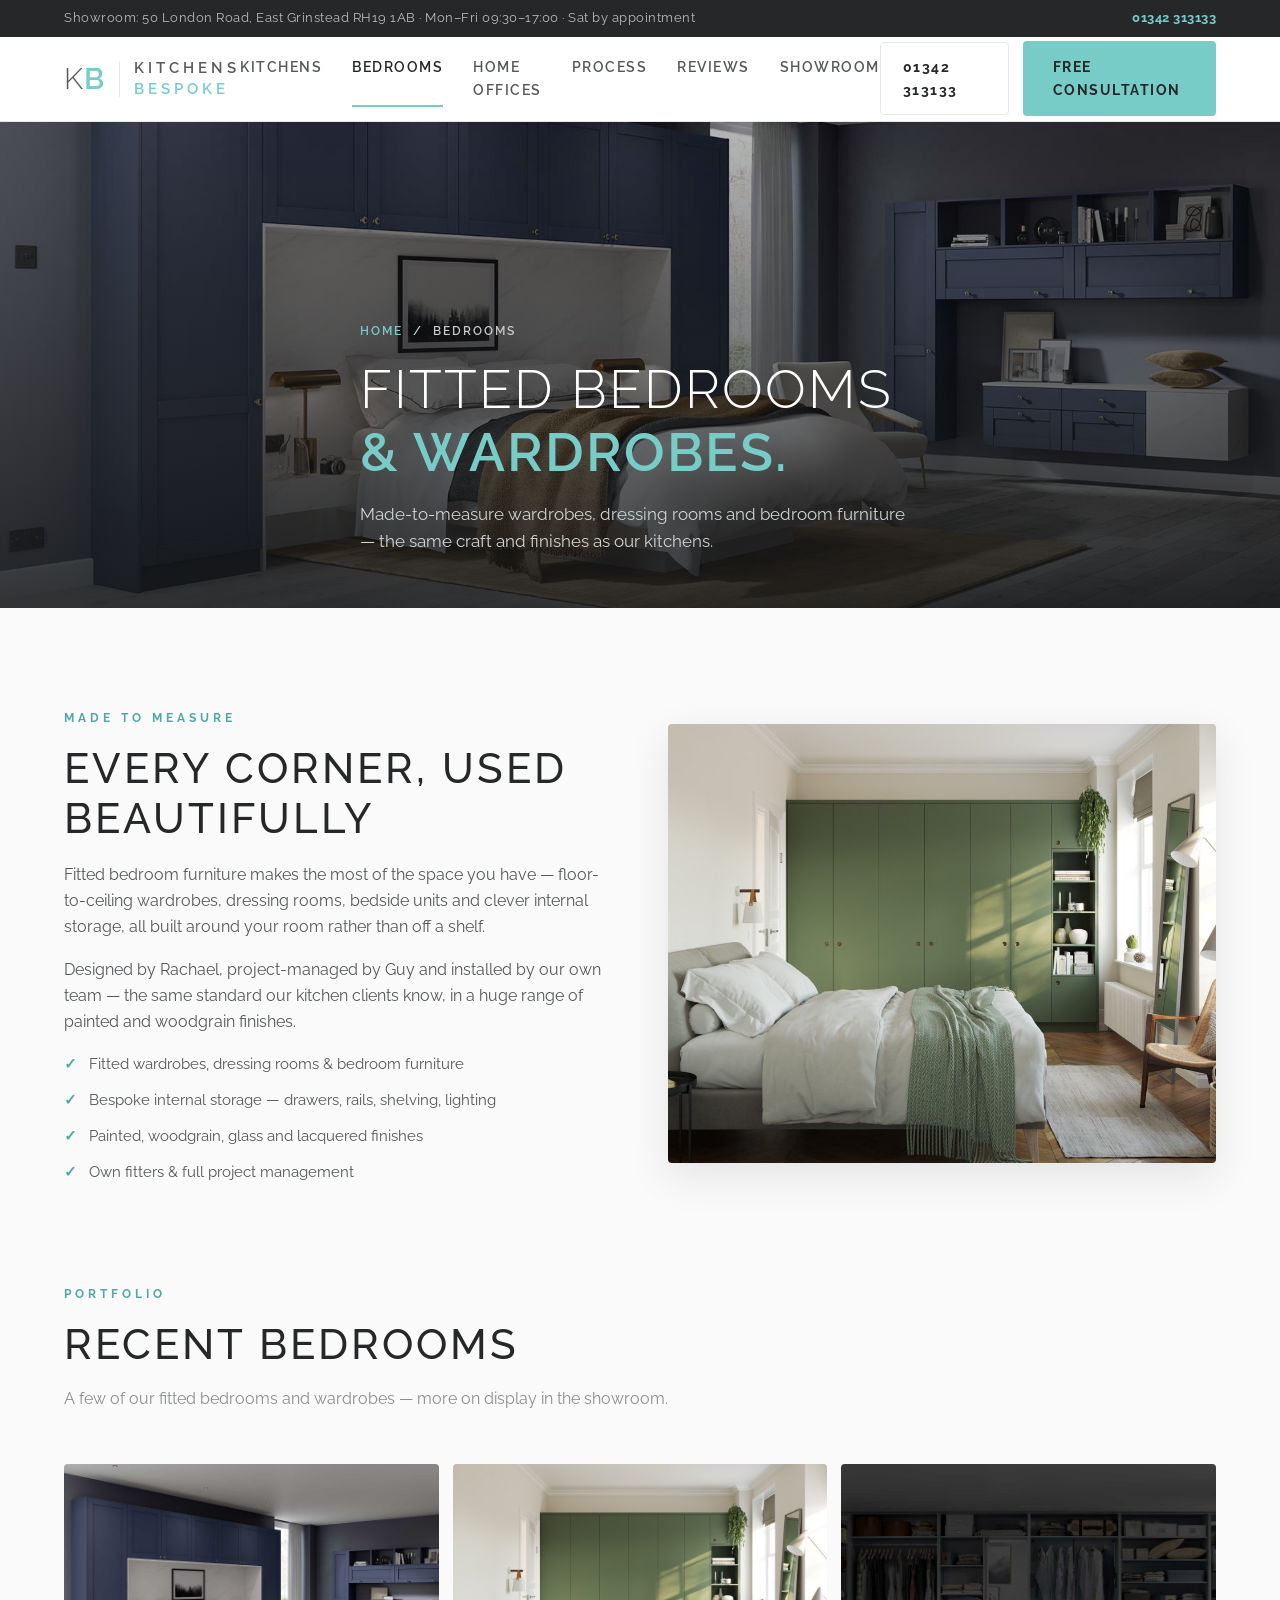
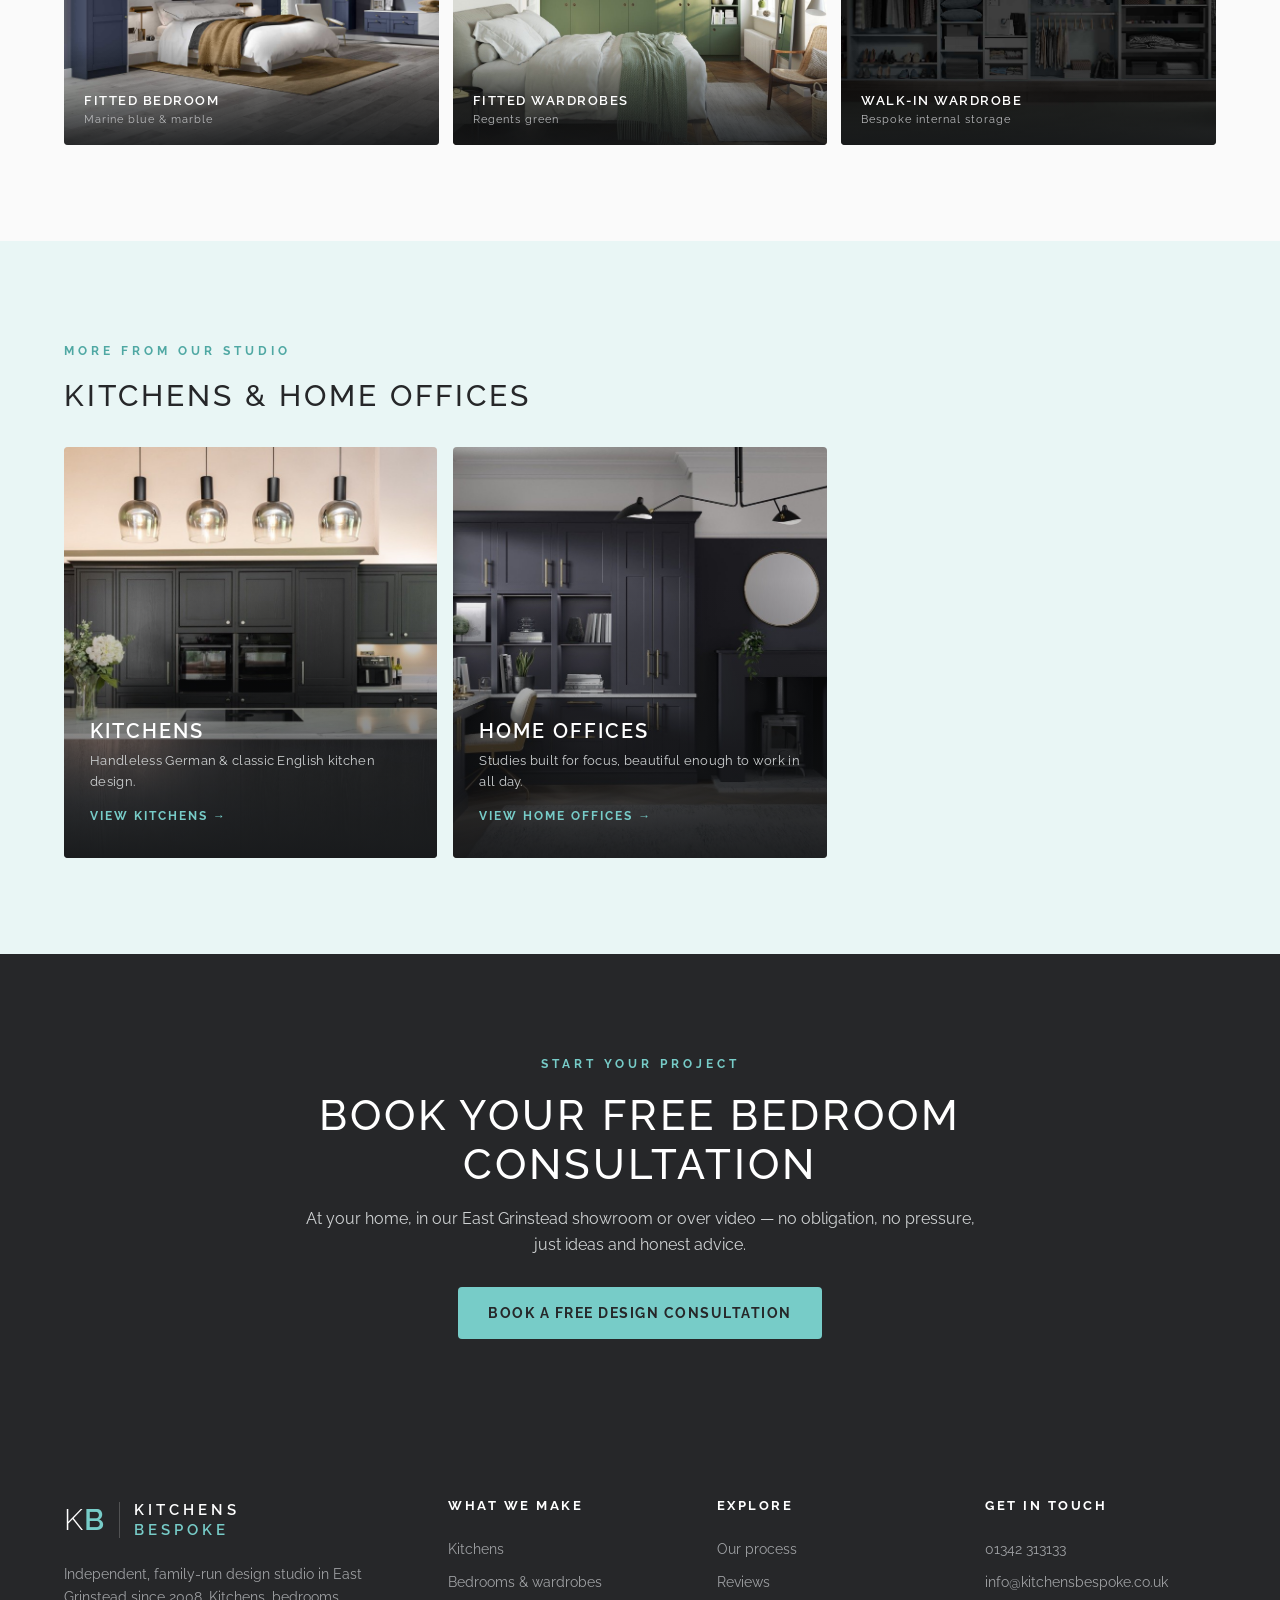
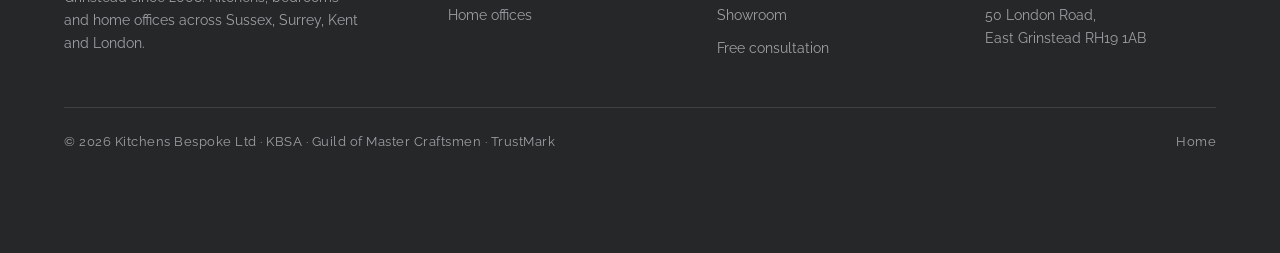
==== bedrooms.html @ 08872783 "Add category pages (Kitchens/Bedrooms/Home Offices) + hero slideshow Preserve their old-site categor" ====
<!DOCTYPE html>
<html lang="en-GB">
<head>
<meta charset="UTF-8">
<meta name="viewport" content="width=device-width, initial-scale=1.0">
<title>Fitted Bedrooms & Wardrobes — Bespoke Bedroom Design | Kitchens Bespoke, East Grinstead</title>
<meta name="description" content="Bespoke fitted bedrooms and wardrobes in East Grinstead — made-to-measure wardrobes, dressing rooms and bedroom furniture, designed and installed by our own team since 2008. Free design consultation: 01342 313133.">
<link rel="canonical" href="https://kitchensbespoke.co.uk/bedrooms/">
<meta property="og:title" content="Fitted Bedrooms & Wardrobes — Kitchens Bespoke, East Grinstead">
<meta property="og:type" content="website">
<meta property="og:image" content="assets/bed-1.jpg">
<link rel="preconnect" href="https://fonts.googleapis.com">
<link rel="preconnect" href="https://fonts.gstatic.com" crossorigin>
<link href="https://fonts.googleapis.com/css2?family=Raleway:wght@300;400;500;600;700;800&display=swap" rel="stylesheet">
<link rel="stylesheet" href="styles.css">
<script type="application/ld+json">
{
  "@context": "https://schema.org",
  "@type": "Service",
  "serviceType": "Fitted bedroom and wardrobe design and installation",
  "provider": { "@type": "HomeAndConstructionBusiness", "name": "Kitchens Bespoke Ltd", "telephone": "+441342313133", "url": "https://kitchensbespoke.co.uk" },
  "areaServed": ["Sussex","Surrey","Kent","London"]
}
</script>
<script type="application/ld+json">
{
  "@context": "https://schema.org",
  "@type": "BreadcrumbList",
  "itemListElement": [
    { "@type": "ListItem", "position": 1, "name": "Home", "item": "https://kitchensbespoke.co.uk/" },
    { "@type": "ListItem", "position": 2, "name": "Bedrooms", "item": "https://kitchensbespoke.co.uk/bedrooms/" }
  ]
}
</script>
</head>
<body>

<div class="topbar">
  <div class="container">
    <div><span class="addr">Showroom: 50 London Road, East Grinstead RH19 1AB · </span>Mon–Fri 09:30–17:00 · Sat by appointment</div>
    <a href="tel:+441342313133">01342 313133</a>
  </div>
</div>

<header>
  <div class="container nav">
    <a href="index.html" class="logo">
      <span class="logo-kb">K<b>B</b></span>
      <span class="logo-sep"></span>
      <span class="logo-text">Kitchens<em>Bespoke</em></span>
    </a>
    <nav class="nav-links" id="navLinks">
      <a href="kitchens.html">Kitchens</a>
      <a href="bedrooms.html" class="active">Bedrooms</a>
      <a href="home-offices.html">Home Offices</a>
      <a href="index.html#process">Process</a>
      <a href="index.html#reviews">Reviews</a>
      <a href="index.html#showroom">Showroom</a>
    </nav>
    <div class="nav-cta">
      <a class="btn btn-phone" href="tel:+441342313133">01342 313133</a>
      <a class="btn btn-teal" href="index.html#consult">Free Consultation</a>
      <button class="burger" id="burger" aria-label="Menu"><span></span><span></span><span></span></button>
    </div>
  </div>
</header>

<div class="page-hero">
  <img class="bgimg" src="assets/bed-1.jpg" alt="Fitted navy bedroom and wardrobes by Kitchens Bespoke" fetchpriority="high">
  <div class="veil"></div>
  <div class="container">
    <div class="crumb"><a href="index.html">Home</a> &nbsp;/&nbsp; Bedrooms</div>
    <h1>Fitted bedrooms<br><b>&amp; wardrobes.</b></h1>
    <p class="sub">Made-to-measure wardrobes, dressing rooms and bedroom furniture — the same craft and finishes as our kitchens.</p>
  </div>
</div>

<section class="cat-intro">
  <div class="container">
    <div class="reveal">
      <span class="kicker">Made to measure</span>
      <h2 style="margin-bottom:18px">Every corner, used beautifully</h2>
      <p>Fitted bedroom furniture makes the most of the space you have — floor-to-ceiling wardrobes, dressing rooms, bedside units and clever internal storage, all built around your room rather than off a shelf.</p>
      <p>Designed by Rachael, project-managed by Guy and installed by our own team — the same standard our kitchen clients know, in a huge range of painted and woodgrain finishes.</p>
      <div class="points">
        <div><span class="tick">✓</span><span>Fitted wardrobes, dressing rooms &amp; bedroom furniture</span></div>
        <div><span class="tick">✓</span><span>Bespoke internal storage — drawers, rails, shelving, lighting</span></div>
        <div><span class="tick">✓</span><span>Painted, woodgrain, glass and lacquered finishes</span></div>
        <div><span class="tick">✓</span><span>Own fitters &amp; full project management</span></div>
      </div>
    </div>
    <div class="shot reveal"><img src="assets/bed-2.jpg" alt="Green fitted wardrobes and bedroom"></div>
  </div>
</section>

<section id="gallery" style="padding-top:0">
  <div class="container">
    <div class="section-head reveal">
      <span class="kicker">Portfolio</span>
      <h2>Recent bedrooms</h2>
      <p>A few of our fitted bedrooms and wardrobes — more on display in the showroom.</p>
    </div>
    <div class="folio-grid">
      <div class="folio reveal"><img src="assets/bed-1.jpg" alt="Navy fitted bedroom with wardrobes" loading="lazy"><span class="cap">Fitted bedroom<small>Marine blue &amp; marble</small></span></div>
      <div class="folio reveal"><img src="assets/bed-2.jpg" alt="Green fitted wardrobes" loading="lazy"><span class="cap">Fitted wardrobes<small>Regents green</small></span></div>
      <div class="folio reveal"><img src="assets/bed-3.jpg" alt="Walk-in wardrobe interior storage" loading="lazy"><span class="cap">Walk-in wardrobe<small>Bespoke internal storage</small></span></div>
    </div>
  </div>
</section>

<section class="other-cats" style="background:var(--teal-pale)">
  <div class="container">
    <div class="section-head reveal" style="margin-bottom:34px"><span class="kicker">More from our studio</span><h2 style="font-size:clamp(22px,2.6vw,30px)">Kitchens &amp; home offices</h2></div>
    <div class="make-grid">
      <a class="make-card reveal" href="kitchens.html"><img src="assets/kit-1.jpg" alt="Bespoke kitchen" loading="lazy"><div class="veil"></div><div class="cap"><h3>Kitchens</h3><p>Handleless German &amp; classic English kitchen design.</p><span class="go">View kitchens →</span></div></a>
      <a class="make-card reveal" href="home-offices.html"><img src="assets/office-1.jpg" alt="Bespoke home office" loading="lazy"><div class="veil"></div><div class="cap"><h3>Home Offices</h3><p>Studies built for focus, beautiful enough to work in all day.</p><span class="go">View home offices →</span></div></a>
    </div>
  </div>
</section>

<section class="consult" style="background:var(--black)">
  <div class="container" style="display:block;text-align:center;max-width:720px">
    <span class="kicker" style="color:var(--teal)">Start your project</span>
    <h2 style="color:#fff;margin-bottom:16px">Book your free bedroom consultation</h2>
    <p style="color:#cfd2d3;font-size:16px;margin-bottom:28px">At your home, in our East Grinstead showroom or over video — no obligation, no pressure, just ideas and honest advice.</p>
    <a class="btn btn-teal" href="index.html#consult">Book a Free Design Consultation</a>
  </div>
</section>

<footer>
  <div class="container">
    <div class="footer-grid">
      <div>
        <a href="index.html" class="logo" style="margin-bottom:18px"><span class="logo-kb" style="color:#fff">K<b>B</b></span><span class="logo-sep" style="background:rgba(255,255,255,.2)"></span><span class="logo-text" style="color:#fff">Kitchens<em>Bespoke</em></span></a>
        <p style="max-width:300px">Independent, family-run design studio in East Grinstead since 2008. Kitchens, bedrooms and home offices across Sussex, Surrey, Kent and London.</p>
      </div>
      <div><h4>What we make</h4><ul><li><a href="kitchens.html">Kitchens</a></li><li><a href="bedrooms.html">Bedrooms &amp; wardrobes</a></li><li><a href="home-offices.html">Home offices</a></li></ul></div>
      <div><h4>Explore</h4><ul><li><a href="index.html#process">Our process</a></li><li><a href="index.html#reviews">Reviews</a></li><li><a href="index.html#showroom">Showroom</a></li><li><a href="index.html#consult">Free consultation</a></li></ul></div>
      <div><h4>Get in touch</h4><ul><li><a href="tel:+441342313133">01342 313133</a></li><li><a href="mailto:info@kitchensbespoke.co.uk">info@kitchensbespoke.co.uk</a></li><li>50 London Road,<br>East Grinstead RH19 1AB</li></ul></div>
    </div>
    <div class="footer-bottom"><span>© 2026 Kitchens Bespoke Ltd · KBSA · Guild of Master Craftsmen · TrustMark</span><span><a href="index.html">Home</a></span></div>
  </div>
</footer>

<div class="mobile-bar">
  <a class="call" href="tel:+441342313133"><svg width="16" height="16" viewBox="0 0 24 24" fill="none" stroke="currentColor" stroke-width="2.2"><path d="M22 16.9v3a2 2 0 01-2.2 2 19.8 19.8 0 01-8.6-3.1 19.5 19.5 0 01-6-6A19.8 19.8 0 012.1 4.2 2 2 0 014.1 2h3a2 2 0 012 1.7c.1 1 .4 2 .7 2.9a2 2 0 01-.5 2.1L8 10a16 16 0 006 6l1.3-1.3a2 2 0 012.1-.5c.9.3 1.9.6 2.9.7a2 2 0 011.7 2z"/></svg>Call</a>
  <a class="consult-link" href="index.html#consult">Free Consultation</a>
</div>

<script>
const burger=document.getElementById('burger'),navLinks=document.getElementById('navLinks');
burger.addEventListener('click',()=>navLinks.classList.toggle('open'));
navLinks.querySelectorAll('a').forEach(a=>a.addEventListener('click',()=>navLinks.classList.remove('open')));
const io=new IntersectionObserver(es=>es.forEach(e=>{if(e.isIntersecting){e.target.classList.add('in');io.unobserve(e.target)}}),{threshold:.1});
document.querySelectorAll('.reveal').forEach(el=>io.observe(el));
</script>
</body>
</html>
---- styles.css ----
:root{
  --teal:#77ccc8;
  --teal-deep:#4fa8a3;
  --teal-pale:#e9f6f5;
  --grey:#58595b;
  --black:#262729;
  --ink:#2e2f31;
  --ink-soft:#55575a;
  --muted:#8b8d90;
  --line:#e7e8e9;
  --bg:#fafafa;
  --card:#ffffff;
  --radius:4px;
  --shadow:0 14px 40px rgba(38,39,41,.1);
  --font:"Raleway",sans-serif;
}
*{margin:0;padding:0;box-sizing:border-box}
html{scroll-behavior:smooth;scroll-padding-top:92px}
body{font-family:var(--font);color:var(--ink);background:var(--bg);line-height:1.65;-webkit-font-smoothing:antialiased}
img{max-width:100%;display:block}
a{color:inherit;text-decoration:none}
ul{list-style:none}
.container{max-width:1200px;margin:0 auto;padding:0 24px}
section{padding:96px 0}
h1,h2,h3{font-weight:600;line-height:1.18;letter-spacing:.5px}
h2{font-size:clamp(28px,3.6vw,42px);color:var(--black);text-transform:uppercase;letter-spacing:3px;font-weight:500}
.kicker{display:inline-block;font-size:12px;font-weight:700;letter-spacing:4px;text-transform:uppercase;color:var(--teal-deep);margin-bottom:16px}
.section-head{max-width:680px;margin-bottom:52px}
.section-head p{color:var(--muted);margin-top:16px;font-size:16px;font-weight:400}

/* topbar */
.topbar{background:var(--black);color:#b9babc;font-size:12.5px;padding:8px 0;letter-spacing:.5px}
.topbar .container{display:flex;justify-content:space-between;align-items:center;gap:12px}
.topbar a{font-weight:700;color:var(--teal)}
@media(max-width:720px){.topbar .addr{display:none}}

/* header */
header{position:sticky;top:0;z-index:60;background:rgba(255,255,255,.96);backdrop-filter:blur(12px);border-bottom:1px solid var(--line)}
.nav{display:flex;align-items:center;justify-content:space-between;height:84px}
.logo{display:flex;align-items:center;gap:14px}
.logo-kb{font-size:30px;font-weight:300;letter-spacing:1px;color:var(--grey)}
.logo-kb b{color:var(--teal);font-weight:600}
.logo-sep{width:1px;height:36px;background:var(--line)}
.logo-text{font-size:15px;font-weight:600;letter-spacing:4px;color:var(--grey);text-transform:uppercase;line-height:1.35}
.logo-text em{font-style:normal;color:var(--teal);display:block}
.nav-links{display:flex;gap:30px;font-weight:600;font-size:13.5px;letter-spacing:1.5px;text-transform:uppercase}
.nav-links a{position:relative;padding:6px 0;color:var(--ink-soft)}
.nav-links a:hover{color:var(--black)}
.nav-links a::after{content:"";position:absolute;left:0;bottom:0;width:0;height:2px;background:var(--teal);transition:width .25s}
.nav-links a:hover::after,.nav-links a.active::after{width:100%}
.nav-links a.active{color:var(--black)}
.nav-cta{display:flex;align-items:center;gap:14px}
.btn{display:inline-flex;align-items:center;justify-content:center;gap:9px;font-weight:700;font-size:13.5px;letter-spacing:1.5px;text-transform:uppercase;padding:15px 30px;border-radius:var(--radius);border:none;cursor:pointer;transition:.2s;font-family:var(--font)}
.btn-teal{background:var(--teal);color:var(--black)}
.btn-teal:hover{background:var(--teal-deep);color:#fff}
.btn-dark{background:var(--black);color:#fff}
.btn-dark:hover{background:#000}
.btn-ghost{background:transparent;border:1px solid rgba(255,255,255,.55);color:#fff}
.btn-ghost:hover{border-color:var(--teal);color:var(--teal)}
.btn-outline{background:transparent;border:1px solid var(--line);color:var(--black)}
.btn-outline:hover{border-color:var(--teal-deep);color:var(--teal-deep)}
.btn-phone{background:transparent;border:1px solid var(--line);color:var(--black);padding:13px 22px}
.btn-phone:hover{border-color:var(--teal)}
.burger{display:none;background:none;border:none;cursor:pointer;width:44px;height:44px;flex-direction:column;justify-content:center;align-items:center;gap:5px}
.burger span{width:24px;height:2px;background:var(--black)}
@media(max-width:1060px){
  .nav-links{position:fixed;inset:84px 0 auto 0;background:#fff;flex-direction:column;gap:0;padding:10px 24px 24px;border-bottom:1px solid var(--line);display:none}
  .nav-links.open{display:flex}
  .nav-links a{padding:15px 0;border-bottom:1px solid var(--line)}
  .burger{display:flex}
  .nav-cta .btn-phone{display:none}
}
@media(max-width:560px){
  .logo-text{display:none}
  .logo-sep{display:none}
  .nav-cta .btn-teal{padding:12px 16px;font-size:12px;white-space:nowrap}
}

/* hero */
.hero{position:relative;min-height:82vh;display:flex;align-items:center;color:#fff;overflow:hidden}
.hero .bgimg{position:absolute;inset:0;width:100%;height:100%;object-fit:cover}
.hero .slides{position:absolute;inset:0;overflow:hidden}
.hero .slides img{position:absolute;inset:0;width:100%;height:100%;object-fit:cover;opacity:0;animation:kbslide 15s infinite}
.hero .slides img:nth-child(1){animation-delay:-1.5s}
.hero .slides img:nth-child(2){animation-delay:3.5s}
.hero .slides img:nth-child(3){animation-delay:8.5s}
@keyframes kbslide{0%{opacity:0;transform:translateX(70px)}6%{opacity:1;transform:translateX(0)}30%{opacity:1;transform:translateX(0)}36%{opacity:0;transform:translateX(-70px)}100%{opacity:0;transform:translateX(-70px)}}
.hero .veil{position:absolute;inset:0;background:linear-gradient(100deg,rgba(20,22,24,.82) 0%,rgba(20,22,24,.55) 55%,rgba(20,22,24,.25) 100%)}
.hero .container{position:relative;z-index:1;padding-top:70px;padding-bottom:70px}
.badge-row{display:flex;flex-wrap:wrap;gap:10px;margin-bottom:28px}
.badge{display:inline-flex;align-items:center;gap:7px;background:rgba(255,255,255,.1);border:1px solid rgba(255,255,255,.25);border-radius:2px;padding:8px 16px;font-size:12px;font-weight:600;letter-spacing:1.5px;text-transform:uppercase;color:#e8eaea}
.badge .star{color:var(--teal)}
.hero h1{font-size:clamp(36px,5vw,64px);color:#fff;font-weight:300;letter-spacing:2px;text-transform:uppercase;max-width:820px}
.hero h1 b{font-weight:600;color:var(--teal)}
.hero .sub{margin:22px 0 34px;color:#cfd2d3;font-size:17px;max-width:560px;font-weight:400}
.hero-actions{display:flex;flex-wrap:wrap;gap:16px}
.hero-cred{position:absolute;bottom:0;left:0;right:0;background:rgba(20,22,24,.72);backdrop-filter:blur(8px);border-top:1px solid rgba(255,255,255,.12);z-index:1}
.hero-cred .container{display:flex;gap:34px;flex-wrap:wrap;padding-top:16px;padding-bottom:16px;justify-content:space-between}
.hero-cred span{font-size:12px;letter-spacing:2px;text-transform:uppercase;color:#b9babc;font-weight:600}
@media(max-width:720px){.hero-cred .container{gap:10px;flex-direction:column}}

/* what we make */
.make-grid{display:grid;grid-template-columns:repeat(3,1fr);gap:16px}
.make-card{position:relative;display:block;border-radius:var(--radius);overflow:hidden;aspect-ratio:4/4.4;background:#dfe1e2}
.make-card img{position:absolute;inset:0;width:100%;height:100%;object-fit:cover;transition:transform .6s ease}
.make-card:hover img{transform:scale(1.06)}
.make-card .veil{position:absolute;inset:0;background:linear-gradient(transparent 32%,rgba(20,22,24,.9) 100%)}
.make-card .cap{position:absolute;left:0;right:0;bottom:0;padding:30px 26px;color:#fff;z-index:1}
.make-card .cap h3{font-size:20px;letter-spacing:2px;text-transform:uppercase;font-weight:600;margin-bottom:6px}
.make-card .cap p{font-size:13px;color:#cfd2d3;font-weight:400;letter-spacing:.3px}
.make-card .cap .go{display:inline-block;margin-top:14px;font-size:12px;letter-spacing:2px;text-transform:uppercase;font-weight:700;color:var(--teal)}
@media(max-width:960px){.make-grid{grid-template-columns:1fr}.make-card{aspect-ratio:16/9}}

/* portfolio / gallery */
.folio-grid{display:grid;grid-template-columns:repeat(3,1fr);gap:14px}
.folio{position:relative;border-radius:var(--radius);overflow:hidden;aspect-ratio:4/3;background:#dfe1e2;cursor:default}
.folio.tall{grid-row:span 2;aspect-ratio:auto}
.folio img{position:absolute;inset:0;width:100%;height:100%;object-fit:cover;transition:transform .6s ease}
.folio:hover img{transform:scale(1.05)}
.folio .cap{position:absolute;left:0;right:0;bottom:0;padding:44px 20px 16px;background:linear-gradient(transparent,rgba(20,22,24,.85));color:#fff;font-size:13px;letter-spacing:1.5px;text-transform:uppercase;font-weight:600}
.folio .cap small{display:block;font-size:11px;color:#b9babc;font-weight:400;letter-spacing:1px;text-transform:none}
@media(max-width:960px){.folio-grid{grid-template-columns:repeat(2,1fr)}}
@media(max-width:560px){.folio-grid{grid-template-columns:1fr}.folio.tall{grid-row:auto;aspect-ratio:4/3}}
.folio-note{margin-top:20px;text-align:center;font-size:13px;color:var(--muted);letter-spacing:.5px}

/* category page hero */
.page-hero{position:relative;min-height:54vh;display:flex;align-items:flex-end;color:#fff;overflow:hidden}
.page-hero img.bgimg{position:absolute;inset:0;width:100%;height:100%;object-fit:cover}
.page-hero .veil{position:absolute;inset:0;background:linear-gradient(180deg,rgba(20,22,24,.3) 0%,rgba(20,22,24,.85) 100%)}
.page-hero .container{position:relative;z-index:1;padding-top:90px;padding-bottom:52px}
.page-hero .crumb{font-size:12px;letter-spacing:2px;text-transform:uppercase;color:#c6c8c9;font-weight:600;margin-bottom:16px}
.page-hero .crumb a{color:var(--teal)}
.page-hero h1{font-size:clamp(32px,4.6vw,54px);font-weight:300;letter-spacing:2px;text-transform:uppercase;max-width:820px}
.page-hero h1 b{font-weight:600;color:var(--teal)}
.page-hero .sub{margin-top:16px;color:#cfd2d3;font-size:16.5px;max-width:560px}

/* category intro */
.cat-intro .container{display:grid;grid-template-columns:minmax(0,1fr) minmax(0,1fr);gap:56px;align-items:center}
.cat-intro p{color:var(--ink-soft);font-size:16px;margin-bottom:16px}
.cat-intro .points{margin-top:12px;display:flex;flex-direction:column;gap:12px}
.cat-intro .points div{display:flex;gap:12px;font-size:14.5px;color:var(--ink-soft)}
.cat-intro .points .tick{color:var(--teal-deep);font-weight:800;flex-shrink:0}
.cat-intro .shot{border-radius:var(--radius);overflow:hidden;box-shadow:var(--shadow)}
.cat-intro .shot img{width:100%;height:100%;object-fit:cover;aspect-ratio:4/3.2}
@media(max-width:860px){.cat-intro .container{grid-template-columns:1fr;gap:36px}}

/* process */
.process{background:var(--black);color:#fff}
.process h2{color:#fff}
.process .section-head p{color:#9fa1a4}
.steps-grid{display:grid;grid-template-columns:repeat(4,1fr);gap:16px}
.step-card{border:1px solid rgba(255,255,255,.14);border-radius:var(--radius);padding:34px 26px;position:relative}
.step-card b{font-size:52px;font-weight:300;color:var(--teal);line-height:1;display:block;margin-bottom:18px}
.step-card h4{font-size:15px;letter-spacing:2px;text-transform:uppercase;font-weight:700;margin-bottom:10px;color:#fff}
.step-card p{font-size:13.5px;color:#9fa1a4}
@media(max-width:960px){.steps-grid{grid-template-columns:repeat(2,1fr)}}
@media(max-width:560px){.steps-grid{grid-template-columns:1fr}}

/* brands */
.brands{padding:70px 0;border-bottom:1px solid var(--line)}
.brand-row{display:flex;flex-wrap:wrap;gap:12px;justify-content:center}
.brand-chip{border:1px solid var(--line);background:var(--card);border-radius:2px;padding:13px 26px;font-weight:600;font-size:13px;letter-spacing:2.5px;text-transform:uppercase;color:var(--grey);transition:.2s}
.brand-chip:hover{border-color:var(--teal);color:var(--black)}

/* reviews */
.reviews-grid{display:grid;grid-template-columns:repeat(3,1fr);gap:16px}
.review-card{background:var(--card);border:1px solid var(--line);border-radius:var(--radius);padding:34px 30px}
.review-card .stars{color:var(--teal-deep);letter-spacing:3px;margin-bottom:16px;font-size:16px}
.review-card p{font-size:15px;color:var(--ink-soft);margin-bottom:18px;font-weight:400;font-style:italic;line-height:1.7}
.review-card .who{font-size:12px;letter-spacing:2px;text-transform:uppercase;font-weight:700;color:var(--black)}
.review-card .who small{display:block;color:var(--muted);font-weight:500;letter-spacing:1px;margin-top:2px}
@media(max-width:960px){.reviews-grid{grid-template-columns:1fr}}
.review-cta{margin-top:26px;text-align:center;font-size:14px;color:var(--muted)}
.review-cta a{color:var(--teal-deep);font-weight:700}

/* consultation form */
.consult{background:var(--teal-pale)}
.consult .container{display:grid;grid-template-columns:minmax(0,.85fr) minmax(0,1.15fr);gap:56px;align-items:start}
.consult-info h2{margin-bottom:18px}
.consult-info p{color:var(--ink-soft);margin-bottom:24px;font-size:15.5px}
.consult-points{display:flex;flex-direction:column;gap:16px}
.consult-point{display:flex;gap:14px;align-items:flex-start;font-size:14.5px;color:var(--ink-soft)}
.consult-point .tick{width:26px;height:26px;border-radius:50%;background:var(--teal);color:var(--black);display:grid;place-items:center;flex-shrink:0;font-size:13px;font-weight:800}
.form-card{background:var(--card);border-radius:var(--radius);padding:40px;box-shadow:var(--shadow)}
.form-card h3{font-size:19px;letter-spacing:2.5px;text-transform:uppercase;font-weight:600;margin-bottom:24px;color:var(--black)}
.form-grid{display:grid;grid-template-columns:1fr 1fr;gap:18px}
.form-grid .full{grid-column:1/-1}
.form-card label{display:block;font-size:11px;font-weight:700;text-transform:uppercase;letter-spacing:2px;color:var(--grey);margin-bottom:7px}
.form-card input,.form-card select,.form-card textarea{width:100%;padding:14px;border-radius:2px;border:1px solid var(--line);font-family:var(--font);font-size:15px;background:#fff;transition:border-color .15s}
.form-card input:focus,.form-card select:focus,.form-card textarea:focus{outline:none;border-color:var(--teal-deep)}
.form-card textarea{resize:vertical;min-height:90px}
.form-success{display:none;background:#eaf6f0;border:1px solid #bfe3d0;color:#186a43;padding:16px 18px;border-radius:var(--radius);font-weight:600;font-size:14.5px;margin-top:18px}
@media(max-width:960px){.consult .container{grid-template-columns:minmax(0,1fr);gap:40px}}
@media(max-width:560px){.form-grid{grid-template-columns:1fr}.form-card{padding:26px 20px}}

/* showroom */
.showroom .container{display:grid;grid-template-columns:minmax(0,1fr) minmax(0,1.15fr);gap:52px;align-items:start}
.contact-card{background:var(--card);border:1px solid var(--line);border-radius:var(--radius);padding:34px;margin-bottom:18px}
.contact-card h3{font-size:16px;letter-spacing:2.5px;text-transform:uppercase;font-weight:700;color:var(--black);margin-bottom:18px}
.contact-line{display:flex;gap:14px;align-items:flex-start;padding:12px 0;border-bottom:1px solid var(--line);font-size:15px}
.contact-line:last-child{border-bottom:none}
.contact-line svg{flex-shrink:0;margin-top:2px}
.contact-line a{font-weight:700;color:var(--black)}
.contact-line a:hover{color:var(--teal-deep)}
.hours-table{width:100%;border-collapse:collapse;font-size:14.5px}
.hours-table td{padding:10px 0;border-bottom:1px solid var(--line)}
.hours-table tr:last-child td{border-bottom:none}
.hours-table td:last-child{text-align:right;font-weight:700}
.map-frame{border-radius:var(--radius);overflow:hidden;border:1px solid var(--line);min-height:470px;box-shadow:var(--shadow)}
.map-frame iframe{width:100%;height:100%;border:0;min-height:470px}
@media(max-width:960px){.showroom .container{grid-template-columns:minmax(0,1fr)}.map-frame{min-height:340px}.map-frame iframe{min-height:340px}}

/* footer */
footer{background:var(--black);color:#9fa1a4;padding:60px 0 100px;font-size:14px}
.footer-grid{display:grid;grid-template-columns:1.5fr 1fr 1fr 1fr;gap:38px;margin-bottom:42px}
footer h4{color:#fff;font-size:13px;letter-spacing:2.5px;text-transform:uppercase;font-weight:700;margin-bottom:16px}
footer li{padding:5px 0}
footer a:hover{color:var(--teal)}
.footer-bottom{border-top:1px solid rgba(255,255,255,.12);padding-top:24px;display:flex;justify-content:space-between;gap:12px;flex-wrap:wrap;font-size:12.5px;letter-spacing:.5px}
@media(max-width:960px){.footer-grid{grid-template-columns:1fr 1fr}}
@media(max-width:560px){.footer-grid{grid-template-columns:1fr}}

/* sticky mobile bar */
.mobile-bar{position:fixed;bottom:0;left:0;right:0;z-index:70;display:none;grid-template-columns:1.1fr 1fr;background:var(--black);border-top:1px solid rgba(255,255,255,.12);padding:10px 12px calc(10px + env(safe-area-inset-bottom));gap:10px}
.mobile-bar a{display:flex;align-items:center;justify-content:center;gap:8px;padding:13px 6px;border-radius:var(--radius);font-weight:700;font-size:12.5px;letter-spacing:1.5px;text-transform:uppercase}
.mobile-bar .call{background:var(--teal);color:var(--black)}
.mobile-bar .consult-link{background:rgba(255,255,255,.1);color:#fff;border:1px solid rgba(255,255,255,.2)}
@media(max-width:960px){.mobile-bar{display:grid}footer{padding-bottom:130px}}

/* reveal */
.reveal{opacity:0;transform:translateY(26px);transition:opacity .7s ease,transform .7s ease}
.reveal.in{opacity:1;transform:none}
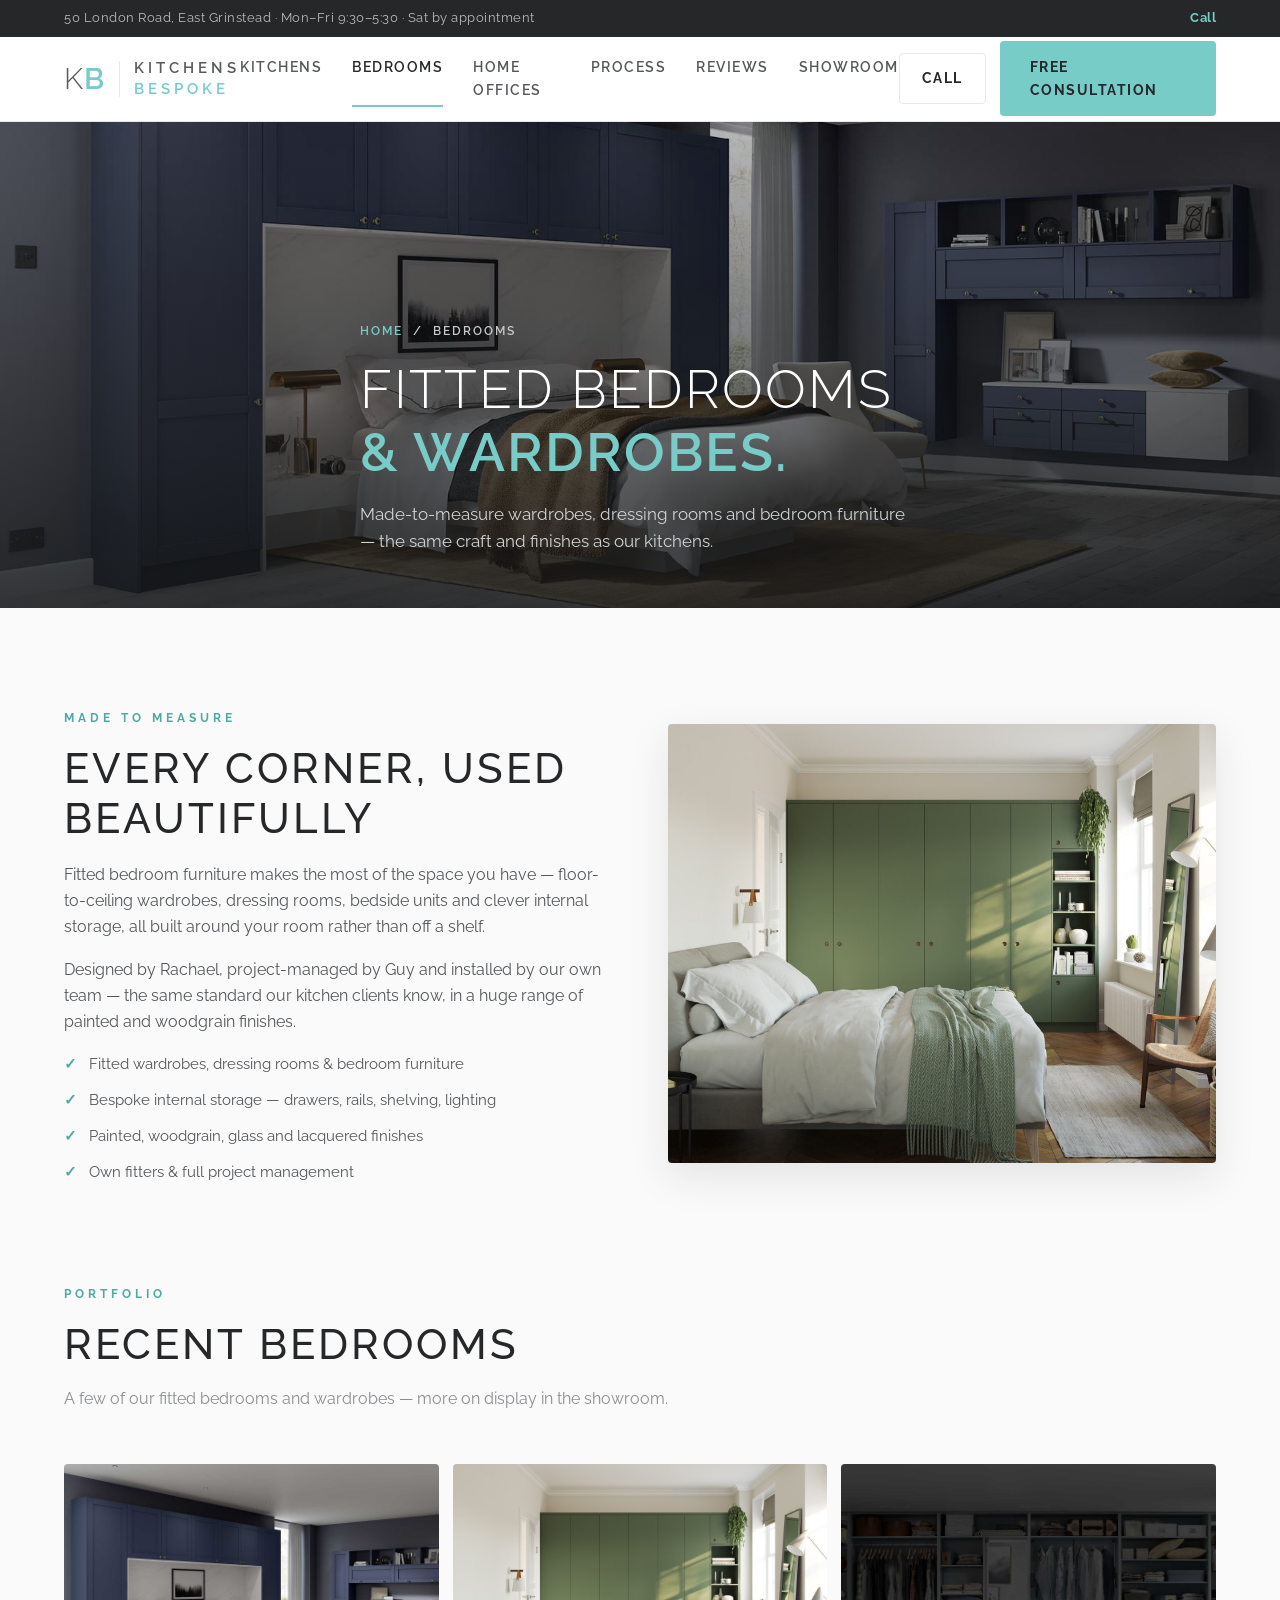
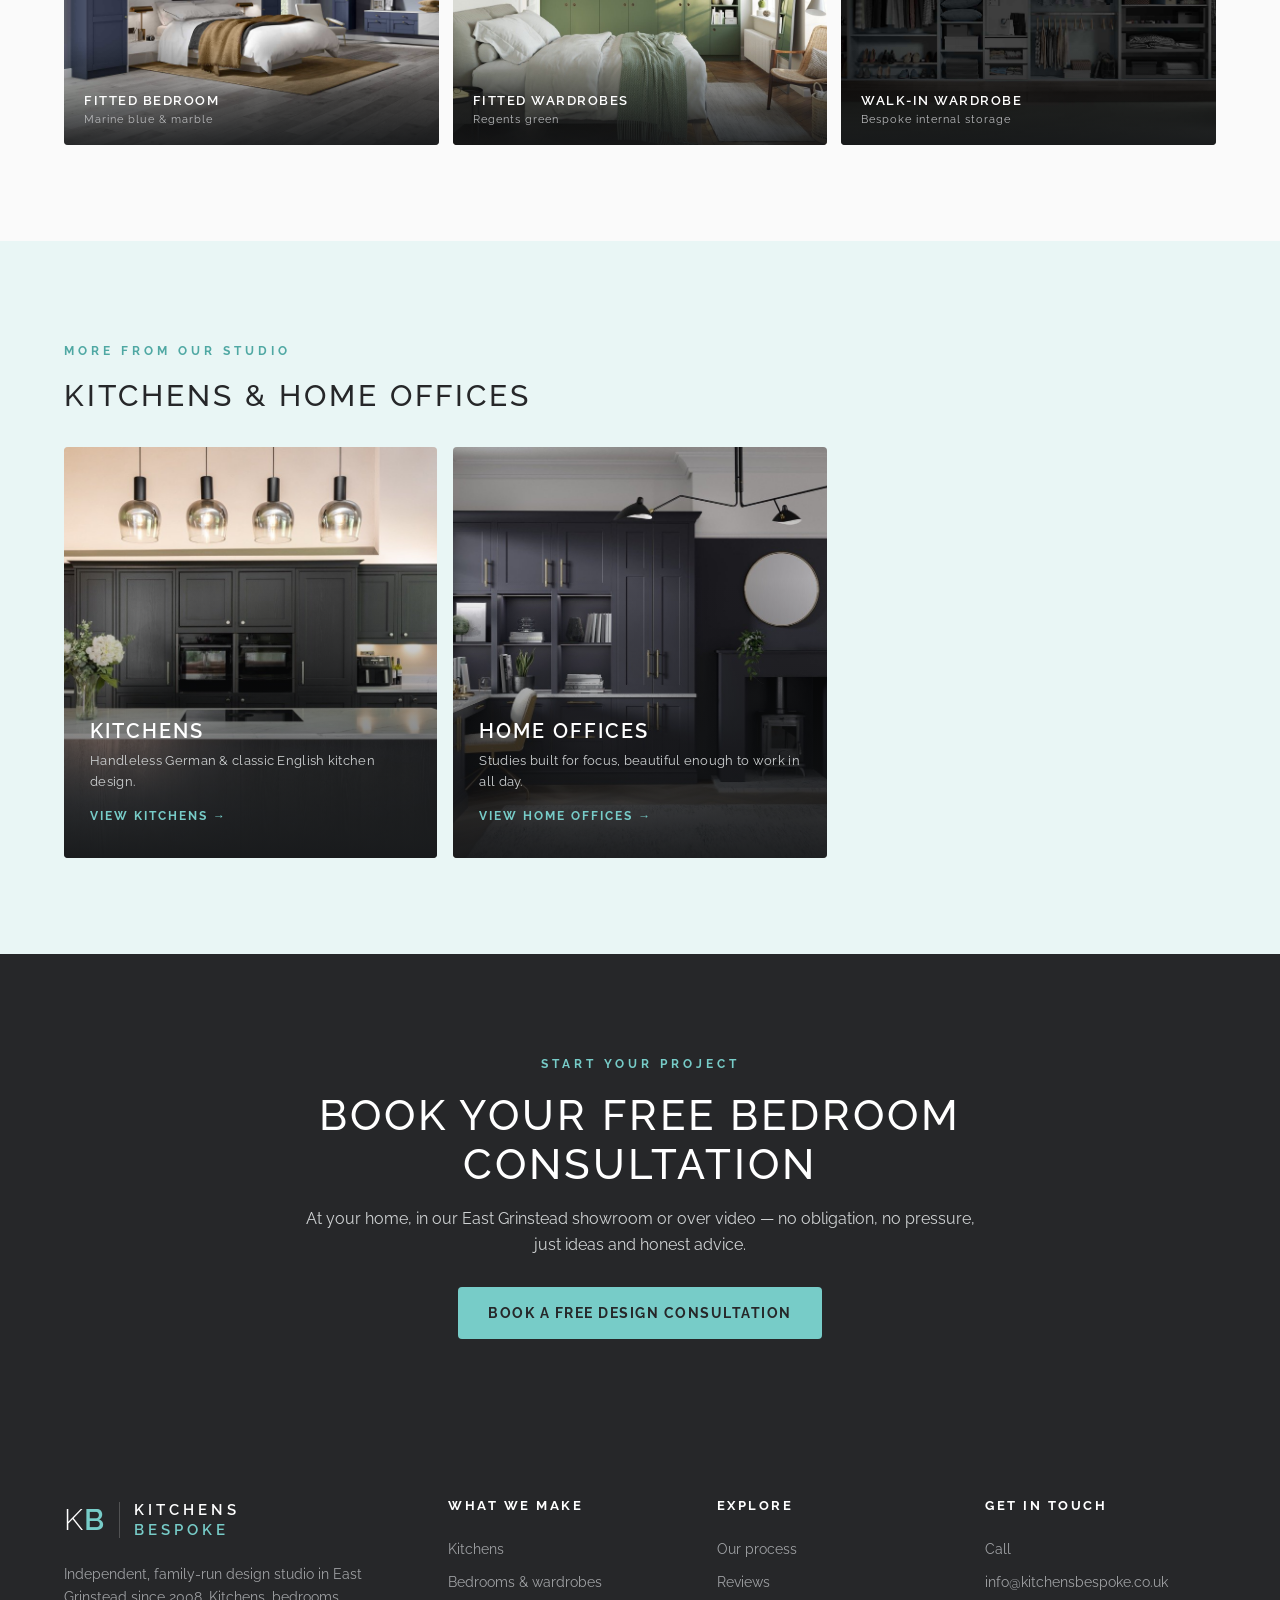
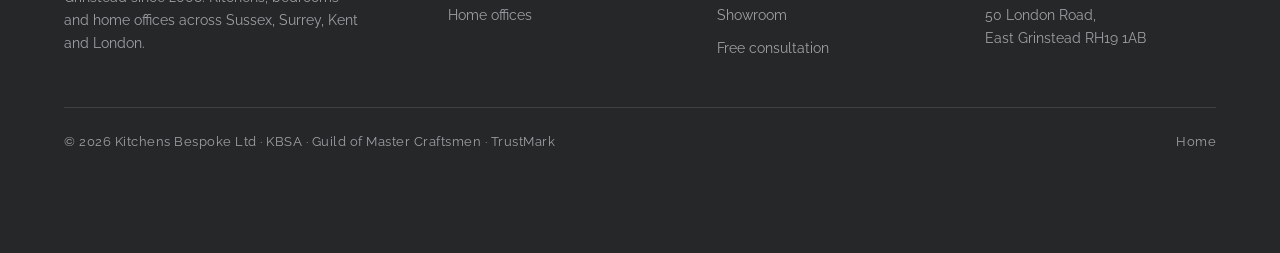
==== commit 791880af: "White Google text, one-line top bar (Call), tidier mobile header - Google shown plain white (no colo" ====
--- a/bedrooms.html
+++ b/bedrooms.html
@@ -37,8 +37,8 @@
 
 <div class="topbar">
   <div class="container">
-    <div><span class="addr">Showroom: 50 London Road, East Grinstead RH19 1AB · </span>Mon–Fri 09:30–17:00 · Sat by appointment</div>
-    <a href="tel:+441342313133">01342 313133</a>
+    <div class="tb-info"><span class="addr">50 London Road, East Grinstead · </span>Mon–Fri 9:30–5:30 · Sat by appointment</div>
+    <a href="tel:+441342313133">Call</a>
   </div>
 </div>
 
@@ -58,7 +58,7 @@
       <a href="index.html#showroom">Showroom</a>
     </nav>
     <div class="nav-cta">
-      <a class="btn btn-phone" href="tel:+441342313133">01342 313133</a>
+      <a class="btn btn-phone" href="tel:+441342313133">Call</a>
       <a class="btn btn-teal" href="index.html#consult">Free Consultation</a>
       <button class="burger" id="burger" aria-label="Menu"><span></span><span></span><span></span></button>
     </div>
@@ -136,7 +136,7 @@
       </div>
       <div><h4>What we make</h4><ul><li><a href="kitchens.html">Kitchens</a></li><li><a href="bedrooms.html">Bedrooms &amp; wardrobes</a></li><li><a href="home-offices.html">Home offices</a></li></ul></div>
       <div><h4>Explore</h4><ul><li><a href="index.html#process">Our process</a></li><li><a href="index.html#reviews">Reviews</a></li><li><a href="index.html#showroom">Showroom</a></li><li><a href="index.html#consult">Free consultation</a></li></ul></div>
-      <div><h4>Get in touch</h4><ul><li><a href="tel:+441342313133">01342 313133</a></li><li><a href="mailto:info@kitchensbespoke.co.uk">info@kitchensbespoke.co.uk</a></li><li>50 London Road,<br>East Grinstead RH19 1AB</li></ul></div>
+      <div><h4>Get in touch</h4><ul><li><a href="tel:+441342313133">Call</a></li><li><a href="mailto:info@kitchensbespoke.co.uk">info@kitchensbespoke.co.uk</a></li><li>50 London Road,<br>East Grinstead RH19 1AB</li></ul></div>
     </div>
     <div class="footer-bottom"><span>© 2026 Kitchens Bespoke Ltd · KBSA · Guild of Master Craftsmen · TrustMark</span><span><a href="index.html">Home</a></span></div>
   </div>
--- a/styles.css
+++ b/styles.css
@@ -30,8 +30,9 @@
 
 /* topbar */
 .topbar{background:var(--black);color:#b9babc;font-size:12.5px;padding:8px 0;letter-spacing:.5px}
-.topbar .container{display:flex;justify-content:space-between;align-items:center;gap:12px}
-.topbar a{font-weight:700;color:var(--teal)}
+.topbar .container{display:flex;justify-content:space-between;align-items:center;gap:16px;flex-wrap:nowrap}
+.topbar .tb-info{white-space:nowrap;overflow:hidden;text-overflow:ellipsis}
+.topbar a{font-weight:700;color:var(--teal);white-space:nowrap}
 @media(max-width:720px){.topbar .addr{display:none}}
 
 /* header */
@@ -70,10 +71,13 @@
   .burger{display:flex}
   .nav-cta .btn-phone{display:none}
 }
-@media(max-width:560px){
-  .logo-text{display:none}
-  .logo-sep{display:none}
-  .nav-cta .btn-teal{padding:12px 16px;font-size:12px;white-space:nowrap}
+@media(max-width:960px){
+  /* on mobile the consultation CTA lives only in the bottom bar */
+  .nav-cta .btn-teal{display:none}
+}
+@media(max-width:420px){
+  .logo-text{font-size:12.5px;letter-spacing:3px}
+  .logo-kb{font-size:26px}
 }
 
 /* hero */
@@ -90,6 +94,10 @@
 .badge-row{display:flex;flex-wrap:wrap;gap:10px;margin-bottom:28px}
 .badge{display:inline-flex;align-items:center;gap:7px;background:rgba(255,255,255,.1);border:1px solid rgba(255,255,255,.25);border-radius:2px;padding:8px 16px;font-size:12px;font-weight:600;letter-spacing:1.5px;text-transform:uppercase;color:#e8eaea}
 .badge .star{color:var(--teal)}
+a.badge{transition:.2s;cursor:pointer;white-space:nowrap}
+a.badge:hover{background:rgba(255,255,255,.18);border-color:var(--teal)}
+a.badge .g{color:#4285F4}a.badge .o{color:#EA4335}a.badge .g2{color:#FBBC05}a.badge .b{color:#34A853}
+.badge .gold{color:#f5a623}
 .hero h1{font-size:clamp(36px,5vw,64px);color:#fff;font-weight:300;letter-spacing:2px;text-transform:uppercase;max-width:820px}
 .hero h1 b{font-weight:600;color:var(--teal)}
 .hero .sub{margin:22px 0 34px;color:#cfd2d3;font-size:17px;max-width:560px;font-weight:400}
@@ -172,6 +180,16 @@
 @media(max-width:960px){.reviews-grid{grid-template-columns:1fr}}
 .review-cta{margin-top:26px;text-align:center;font-size:14px;color:var(--muted)}
 .review-cta a{color:var(--teal-deep);font-weight:700}
+/* google rating highlight */
+.rating-highlight{display:flex;align-items:center;gap:34px;flex-wrap:wrap;background:var(--black);color:#fff;border-radius:var(--radius);padding:40px 48px;margin-bottom:40px}
+.rating-highlight .score{font-size:92px;font-weight:300;line-height:1;color:#fff}
+.rating-highlight .mid .stars{font-size:44px;letter-spacing:8px;color:#f5a623;line-height:1}
+.rating-highlight .mid .lbl{font-size:19px;letter-spacing:2px;text-transform:uppercase;font-weight:700;color:#e8eaea;margin-top:16px}
+.rating-highlight .mid .lbl b{color:#fff}
+.rating-highlight .cta{margin-left:auto}
+.rating-highlight .gmark{font-weight:700}
+.rating-highlight .gmark .g{color:#4285F4}.rating-highlight .gmark .o{color:#EA4335}.rating-highlight .gmark .y{color:#FBBC05}.rating-highlight .gmark .gr{color:#34A853}
+@media(max-width:720px){.rating-highlight{padding:28px 26px;gap:20px}.rating-highlight .cta{margin-left:0;width:100%}.rating-highlight .cta .btn{width:100%}}
 
 /* consultation form */
 .consult{background:var(--teal-pale)}
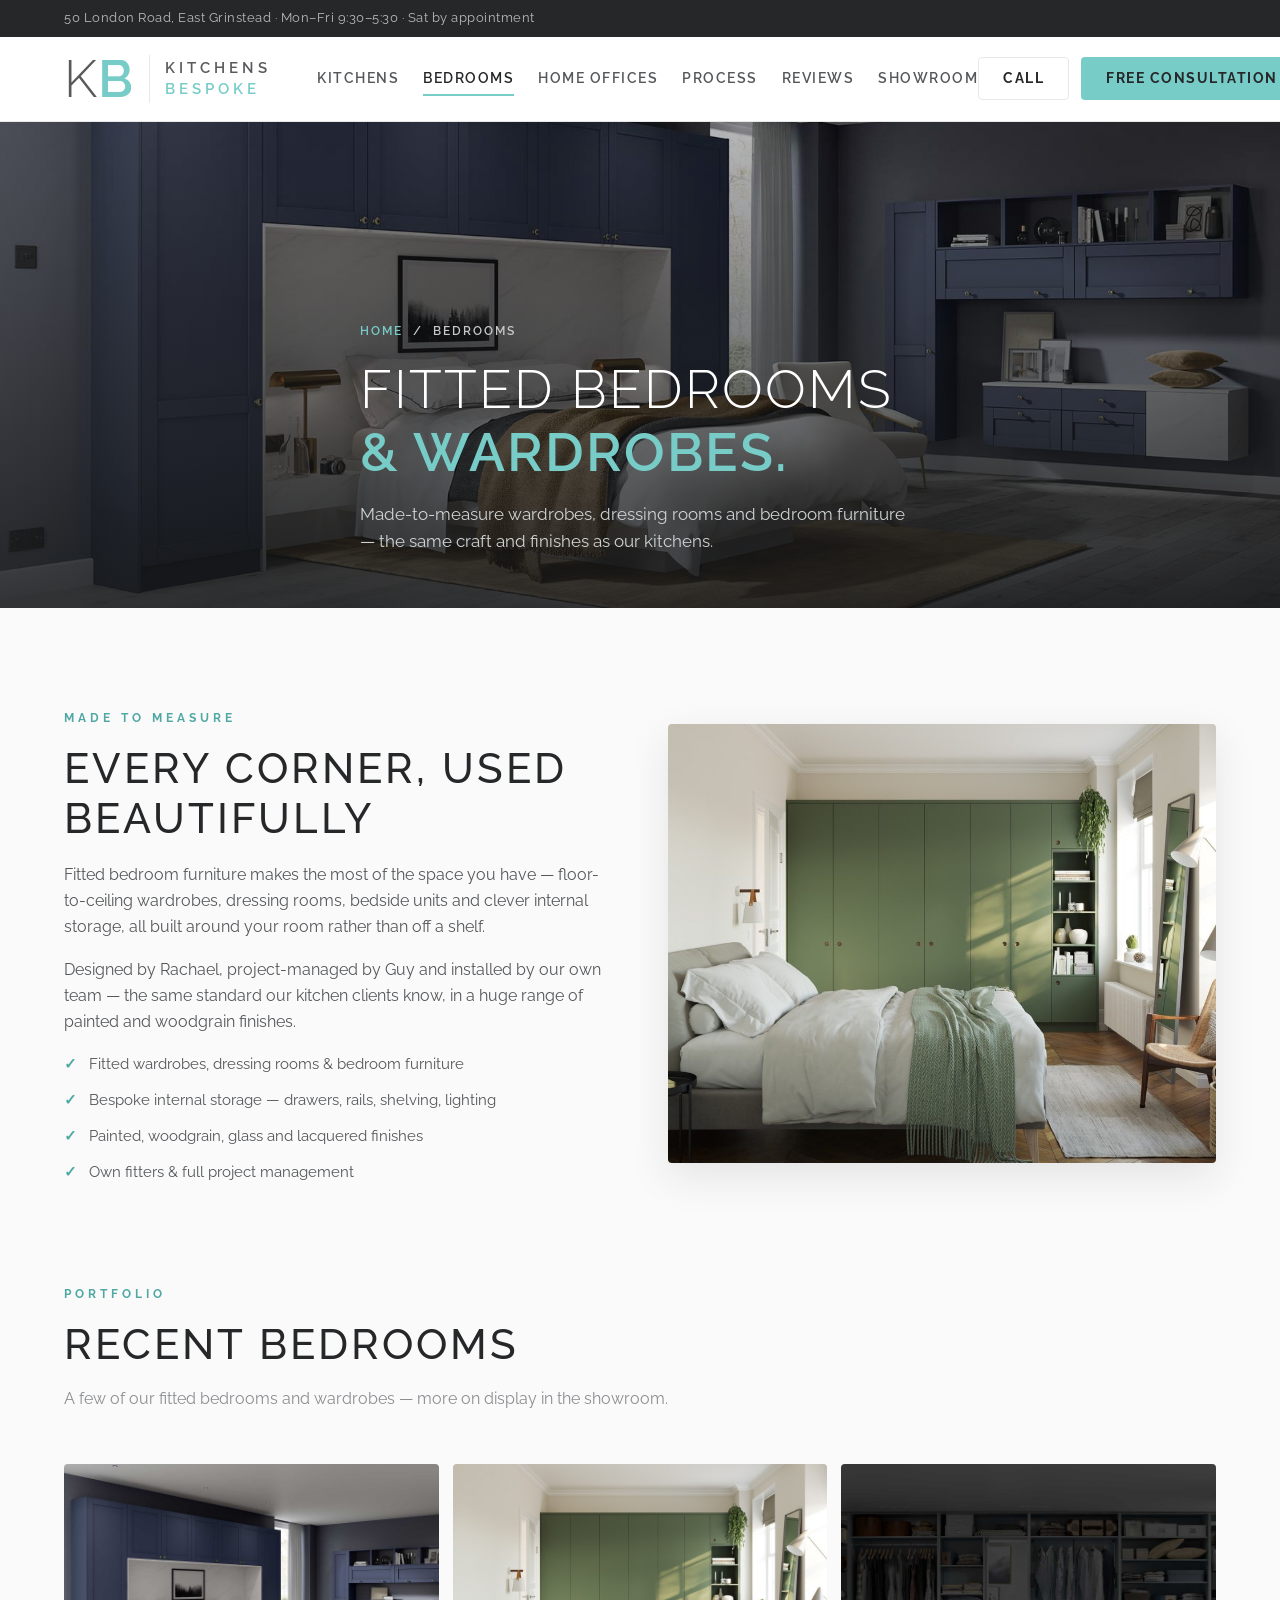
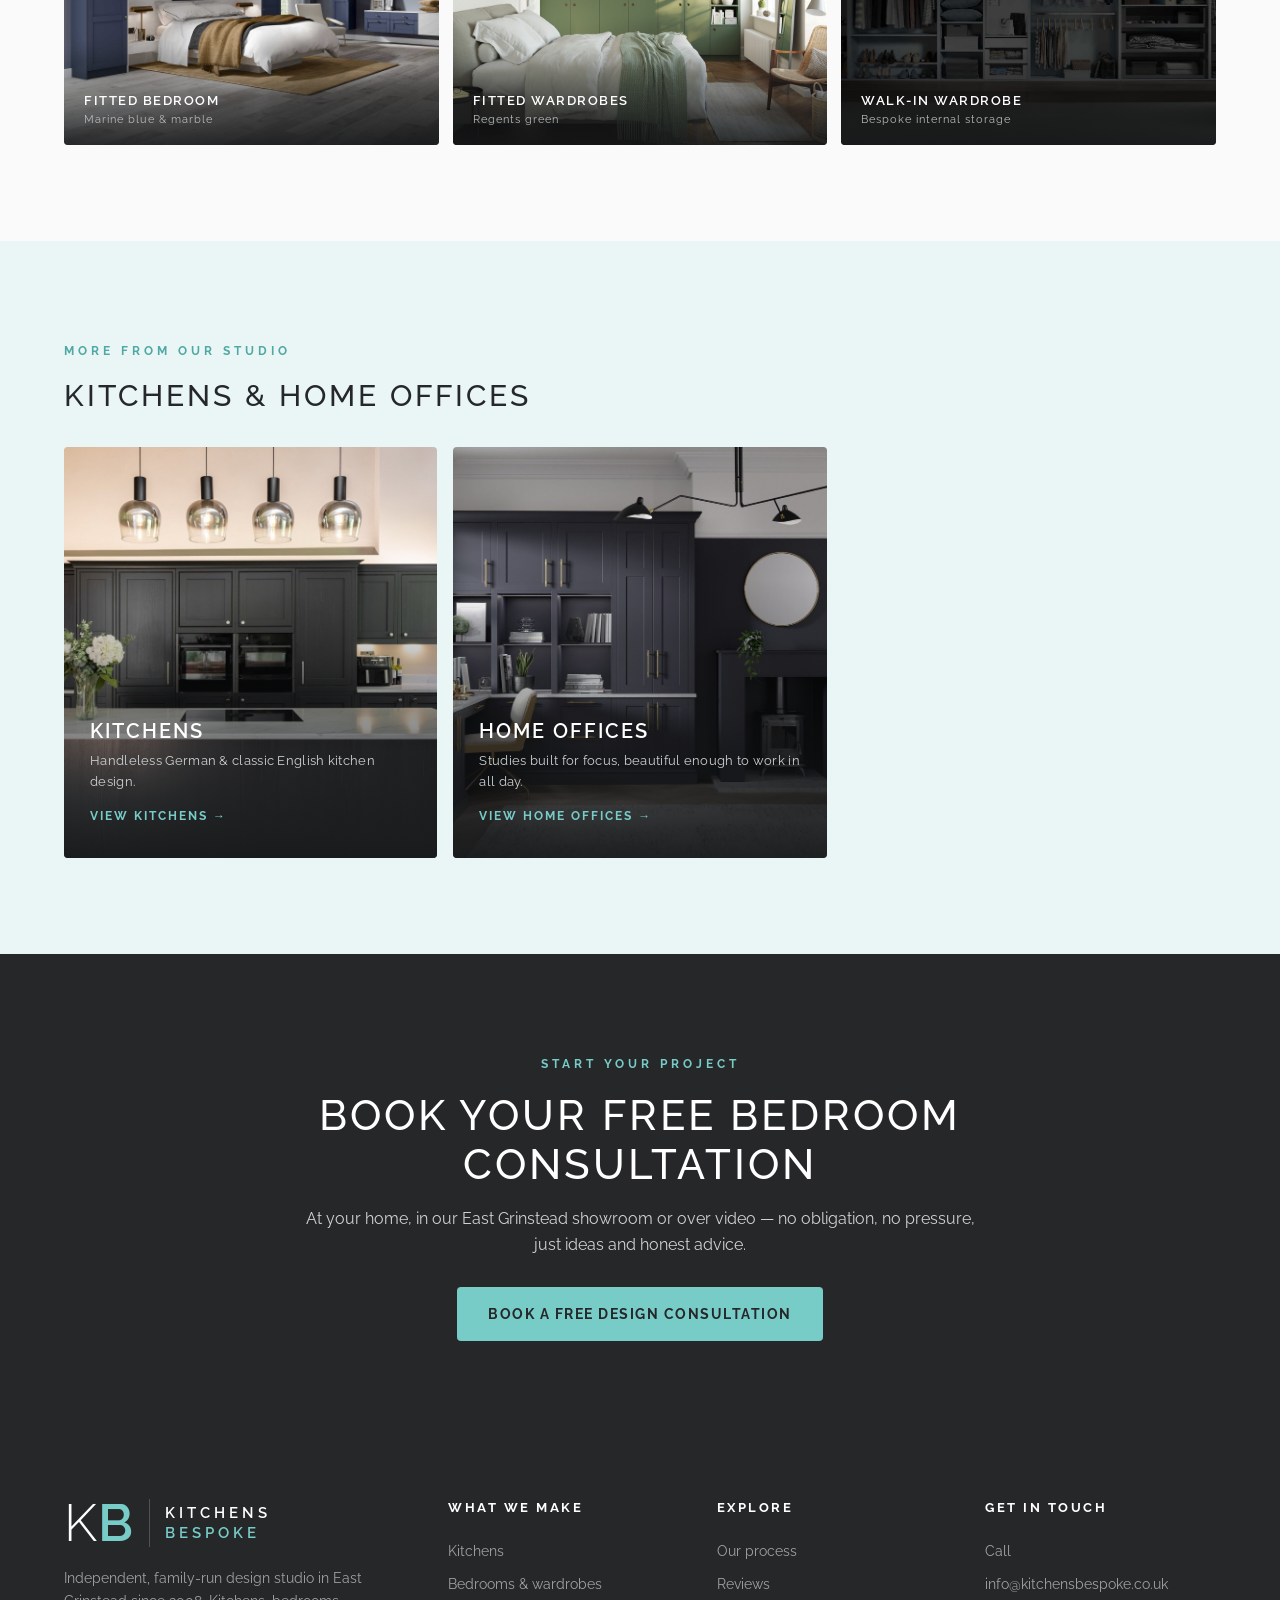
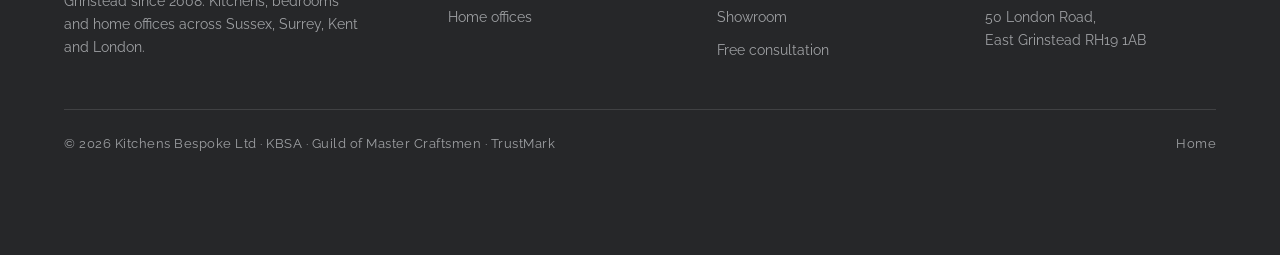
==== commit c3329dd6: "Tidy desktop header: spacing, one-line nav, equal buttons, bigger KB - Clear gap between the logo an" ====
--- a/bedrooms.html
+++ b/bedrooms.html
@@ -38,7 +38,6 @@
 <div class="topbar">
   <div class="container">
     <div class="tb-info"><span class="addr">50 London Road, East Grinstead · </span>Mon–Fri 9:30–5:30 · Sat by appointment</div>
-    <a href="tel:+441342313133">Call</a>
   </div>
 </div>
 
--- a/styles.css
+++ b/styles.css
@@ -37,21 +37,22 @@
 
 /* header */
 header{position:sticky;top:0;z-index:60;background:rgba(255,255,255,.96);backdrop-filter:blur(12px);border-bottom:1px solid var(--line)}
-.nav{display:flex;align-items:center;justify-content:space-between;height:84px}
-.logo{display:flex;align-items:center;gap:14px}
-.logo-kb{font-size:30px;font-weight:300;letter-spacing:1px;color:var(--grey)}
+.nav{display:flex;align-items:center;height:84px}
+.logo{display:flex;align-items:center;gap:15px;margin-right:46px;flex-shrink:0}
+.logo-kb{font-size:52px;font-weight:300;letter-spacing:1px;color:var(--grey);line-height:1}
 .logo-kb b{color:var(--teal);font-weight:600}
-.logo-sep{width:1px;height:36px;background:var(--line)}
+.logo-sep{width:1px;height:48px;background:var(--line)}
 .logo-text{font-size:15px;font-weight:600;letter-spacing:4px;color:var(--grey);text-transform:uppercase;line-height:1.35}
 .logo-text em{font-style:normal;color:var(--teal);display:block}
-.nav-links{display:flex;gap:30px;font-weight:600;font-size:13.5px;letter-spacing:1.5px;text-transform:uppercase}
-.nav-links a{position:relative;padding:6px 0;color:var(--ink-soft)}
+.nav-links{display:flex;gap:24px;font-weight:600;font-size:13.5px;letter-spacing:1.5px;text-transform:uppercase}
+.nav-links a{position:relative;padding:6px 0;color:var(--ink-soft);white-space:nowrap}
 .nav-links a:hover{color:var(--black)}
 .nav-links a::after{content:"";position:absolute;left:0;bottom:0;width:0;height:2px;background:var(--teal);transition:width .25s}
 .nav-links a:hover::after,.nav-links a.active::after{width:100%}
 .nav-links a.active{color:var(--black)}
-.nav-cta{display:flex;align-items:center;gap:14px}
-.btn{display:inline-flex;align-items:center;justify-content:center;gap:9px;font-weight:700;font-size:13.5px;letter-spacing:1.5px;text-transform:uppercase;padding:15px 30px;border-radius:var(--radius);border:none;cursor:pointer;transition:.2s;font-family:var(--font)}
+.nav-cta{display:flex;align-items:center;gap:12px;margin-left:auto;flex-shrink:0}
+.btn{display:inline-flex;align-items:center;justify-content:center;gap:9px;font-weight:700;font-size:13.5px;letter-spacing:1.5px;text-transform:uppercase;padding:15px 30px;border-radius:var(--radius);border:1px solid transparent;cursor:pointer;transition:.2s;font-family:var(--font);white-space:nowrap}
+.nav-cta .btn{padding:14px 24px;line-height:1}
 .btn-teal{background:var(--teal);color:var(--black)}
 .btn-teal:hover{background:var(--teal-deep);color:#fff}
 .btn-dark{background:var(--black);color:#fff}
@@ -64,7 +65,7 @@
 .btn-phone:hover{border-color:var(--teal)}
 .burger{display:none;background:none;border:none;cursor:pointer;width:44px;height:44px;flex-direction:column;justify-content:center;align-items:center;gap:5px}
 .burger span{width:24px;height:2px;background:var(--black)}
-@media(max-width:1060px){
+@media(max-width:1200px){
   .nav-links{position:fixed;inset:84px 0 auto 0;background:#fff;flex-direction:column;gap:0;padding:10px 24px 24px;border-bottom:1px solid var(--line);display:none}
   .nav-links.open{display:flex}
   .nav-links a{padding:15px 0;border-bottom:1px solid var(--line)}
@@ -76,8 +77,10 @@
   .nav-cta .btn-teal{display:none}
 }
 @media(max-width:420px){
-  .logo-text{font-size:12.5px;letter-spacing:3px}
-  .logo-kb{font-size:26px}
+  .logo{gap:11px;margin-right:0}
+  .logo-text{font-size:12px;letter-spacing:2.5px}
+  .logo-kb{font-size:40px}
+  .logo-sep{height:38px}
 }
 
 /* hero */
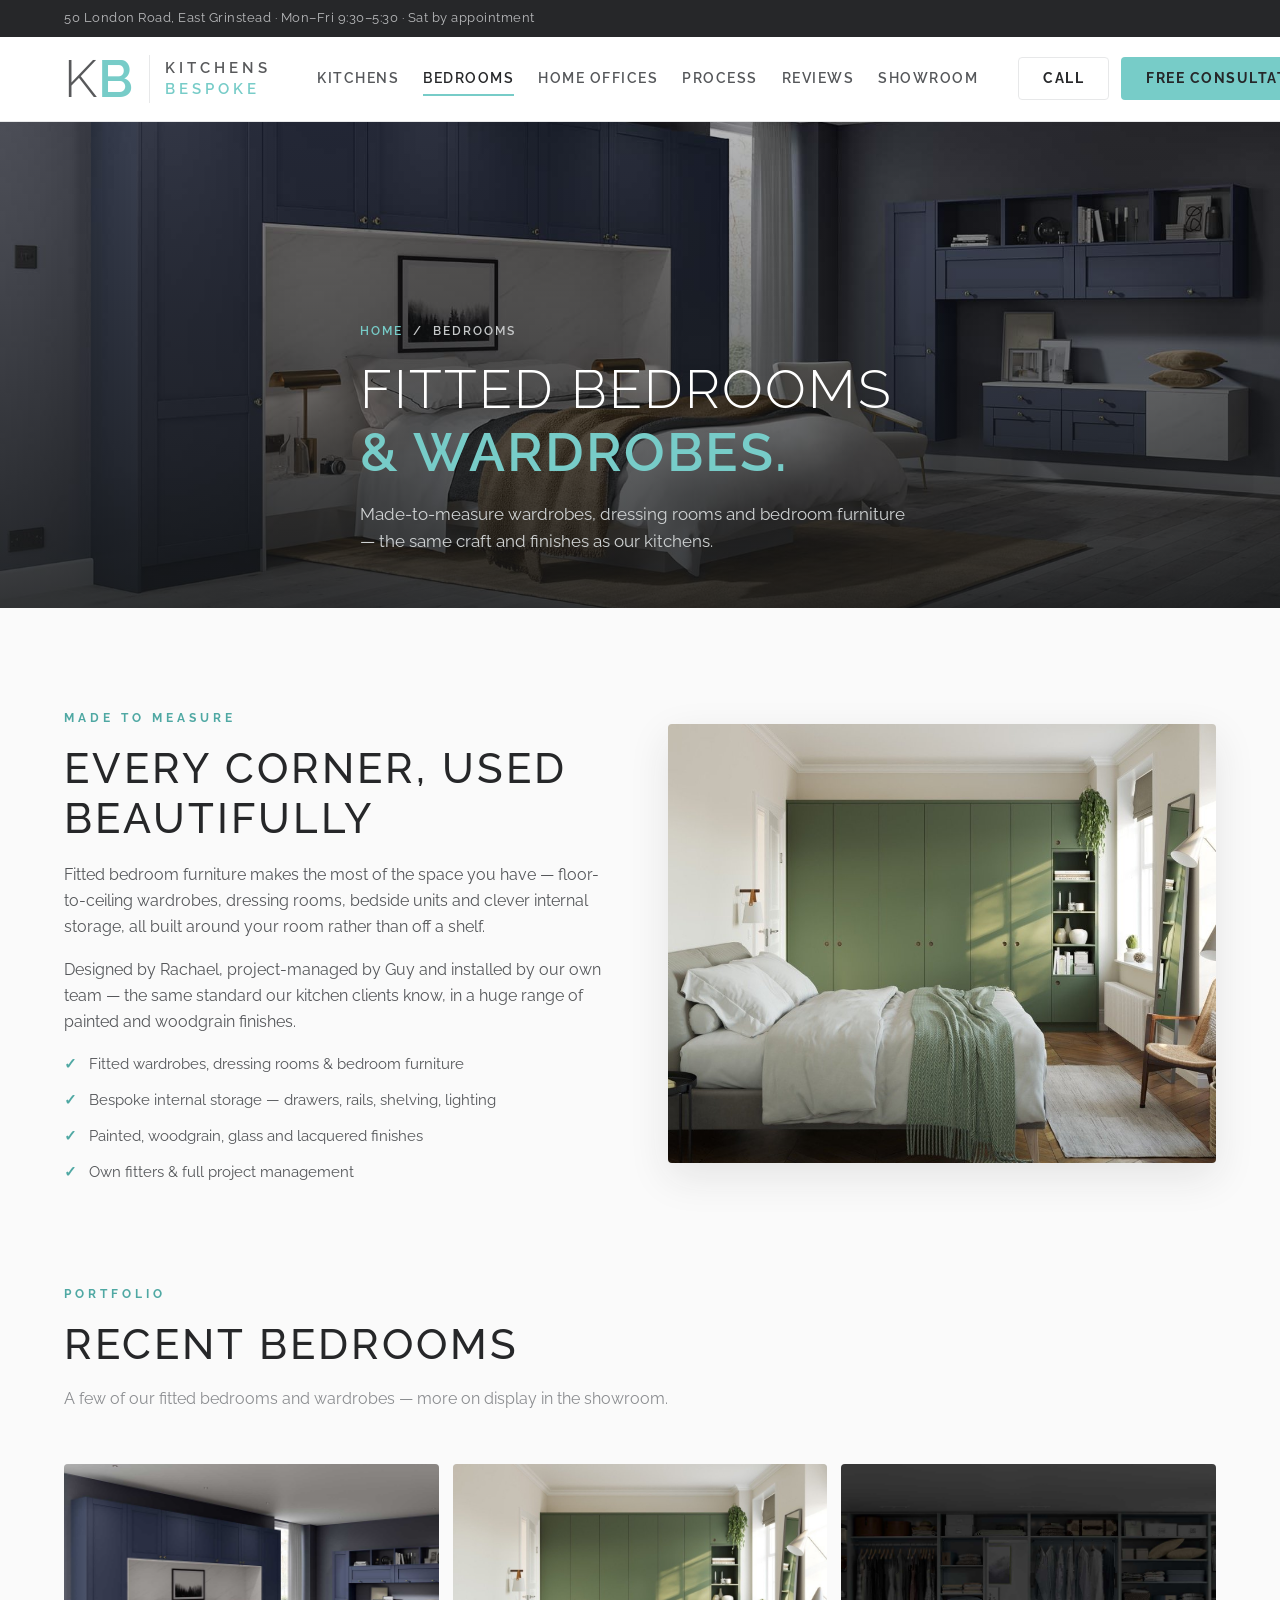
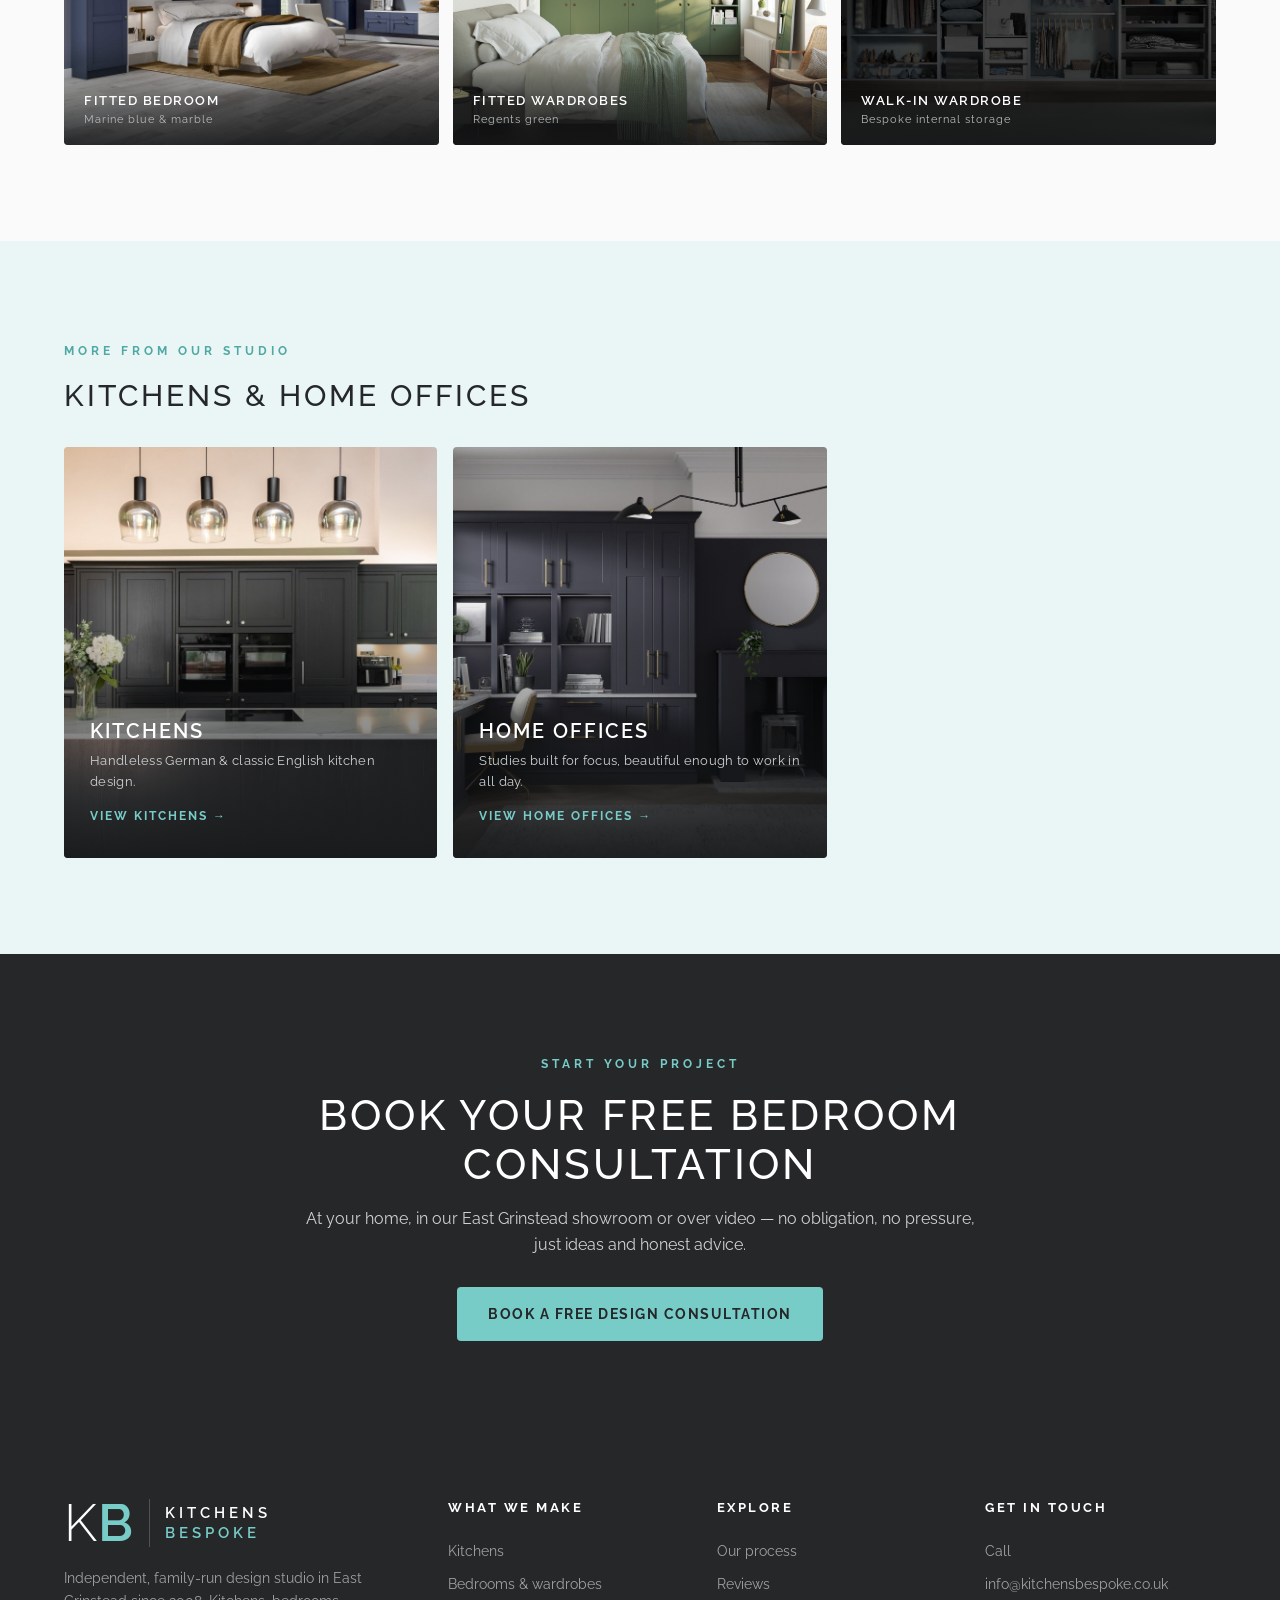
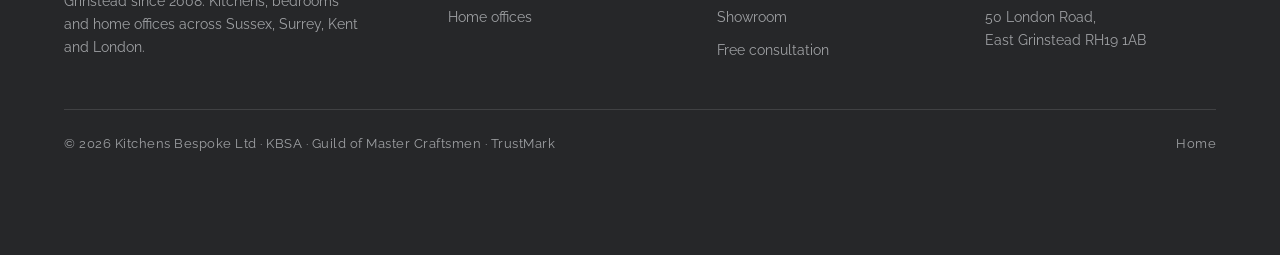
==== commit dd8cbe4c: "Add gap between nav and CTA buttons (bump cache to v=4) Co-Authored-By: Claude Fable 5 <noreply@anth" ====
--- a/bedrooms.html
+++ b/bedrooms.html
@@ -12,7 +12,7 @@
 <link rel="preconnect" href="https://fonts.googleapis.com">
 <link rel="preconnect" href="https://fonts.gstatic.com" crossorigin>
 <link href="https://fonts.googleapis.com/css2?family=Raleway:wght@300;400;500;600;700;800&display=swap" rel="stylesheet">
-<link rel="stylesheet" href="styles.css">
+<link rel="stylesheet" href="styles.css?v=4">
 <script type="application/ld+json">
 {
   "@context": "https://schema.org",
--- a/styles.css
+++ b/styles.css
@@ -44,7 +44,7 @@
 .logo-sep{width:1px;height:48px;background:var(--line)}
 .logo-text{font-size:15px;font-weight:600;letter-spacing:4px;color:var(--grey);text-transform:uppercase;line-height:1.35}
 .logo-text em{font-style:normal;color:var(--teal);display:block}
-.nav-links{display:flex;gap:24px;font-weight:600;font-size:13.5px;letter-spacing:1.5px;text-transform:uppercase}
+.nav-links{display:flex;gap:24px;font-weight:600;font-size:13.5px;letter-spacing:1.5px;text-transform:uppercase;margin-right:40px}
 .nav-links a{position:relative;padding:6px 0;color:var(--ink-soft);white-space:nowrap}
 .nav-links a:hover{color:var(--black)}
 .nav-links a::after{content:"";position:absolute;left:0;bottom:0;width:0;height:2px;background:var(--teal);transition:width .25s}
@@ -66,7 +66,7 @@
 .burger{display:none;background:none;border:none;cursor:pointer;width:44px;height:44px;flex-direction:column;justify-content:center;align-items:center;gap:5px}
 .burger span{width:24px;height:2px;background:var(--black)}
 @media(max-width:1200px){
-  .nav-links{position:fixed;inset:84px 0 auto 0;background:#fff;flex-direction:column;gap:0;padding:10px 24px 24px;border-bottom:1px solid var(--line);display:none}
+  .nav-links{position:fixed;inset:84px 0 auto 0;background:#fff;flex-direction:column;gap:0;margin-right:0;padding:10px 24px 24px;border-bottom:1px solid var(--line);display:none}
   .nav-links.open{display:flex}
   .nav-links a{padding:15px 0;border-bottom:1px solid var(--line)}
   .burger{display:flex}
